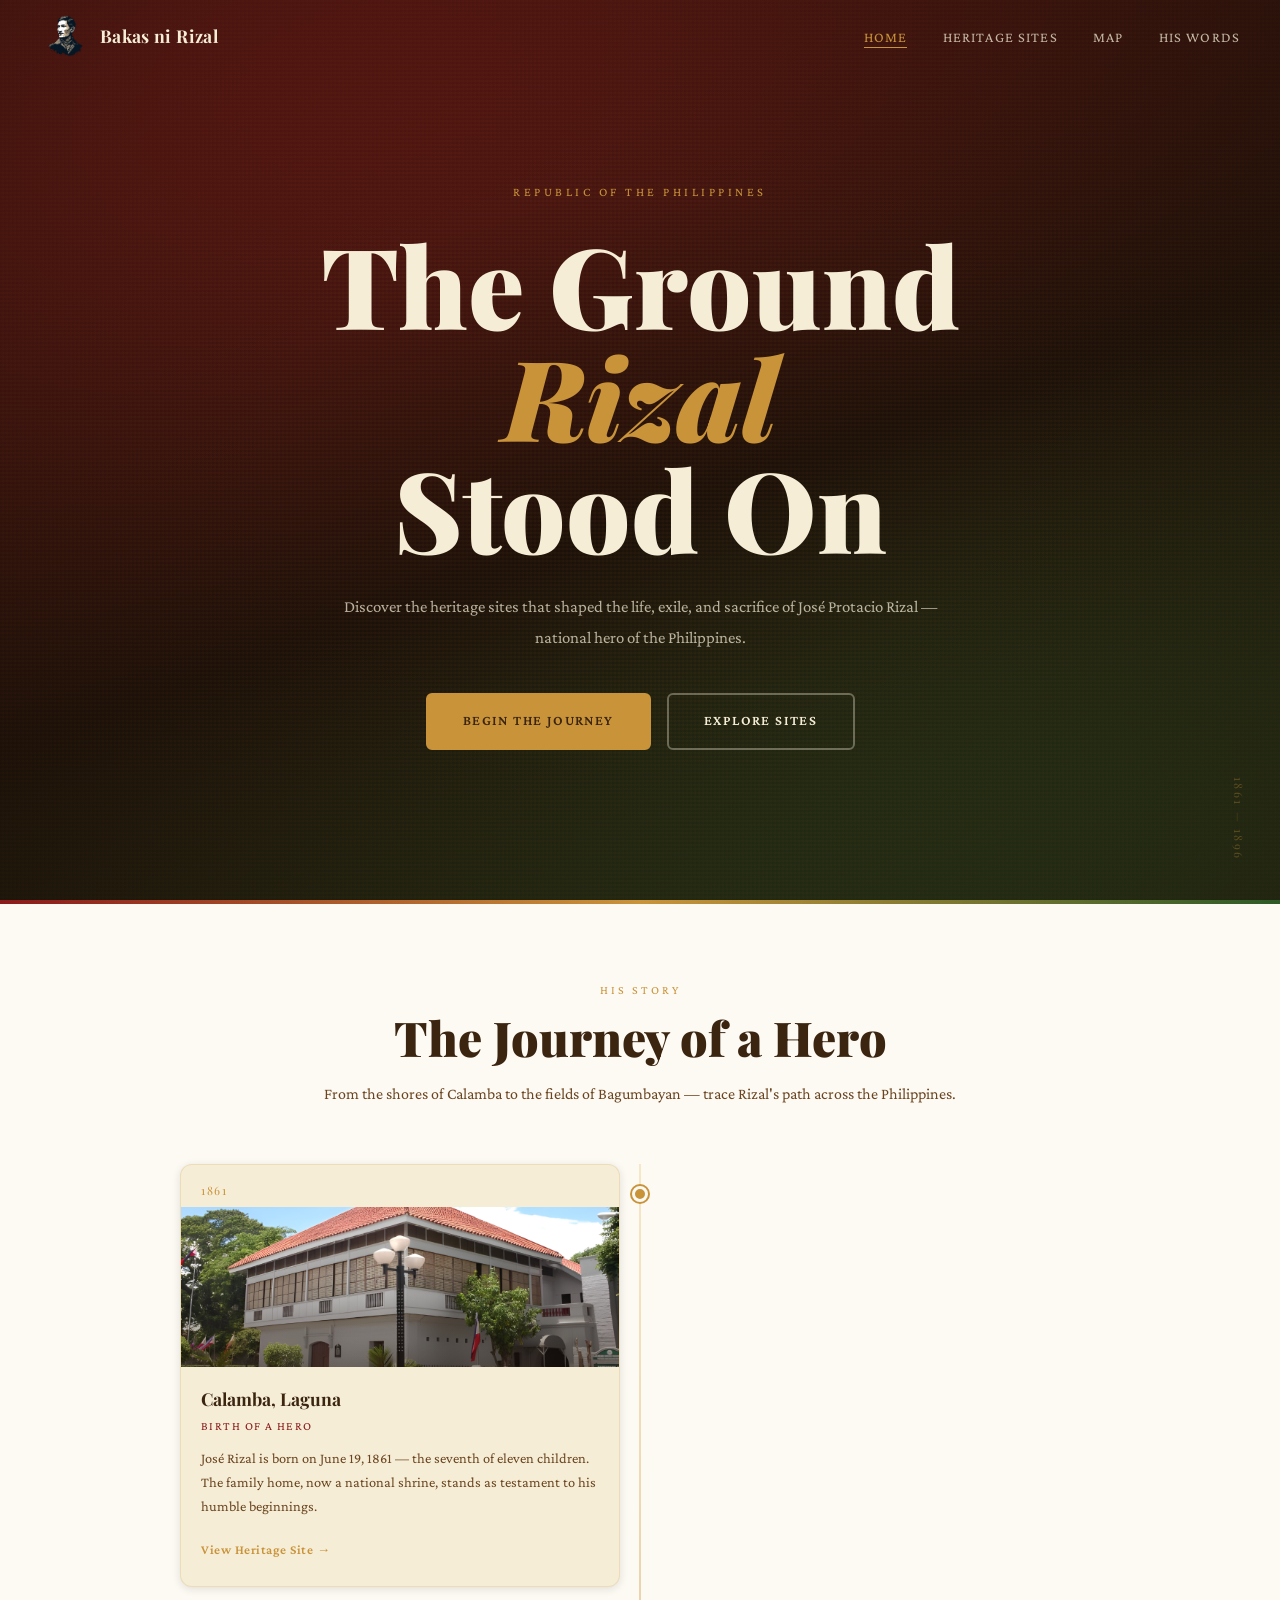
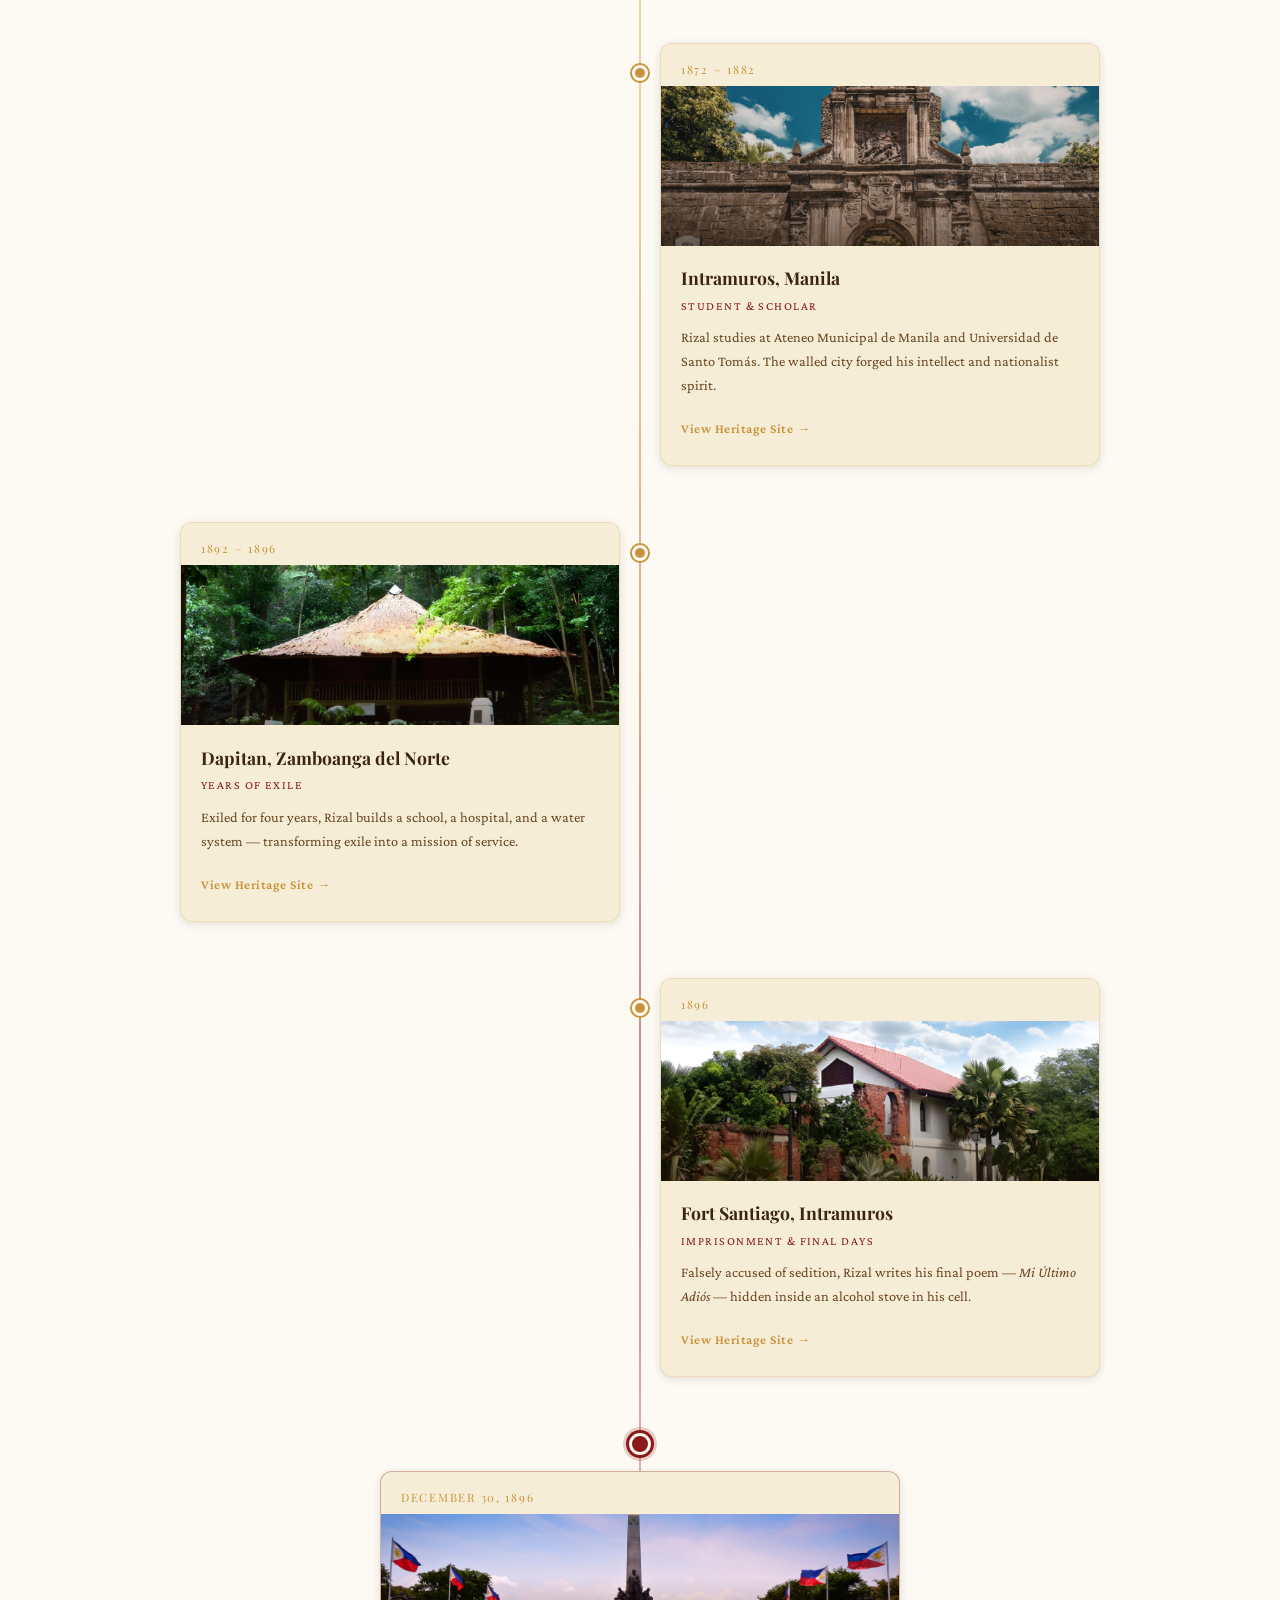
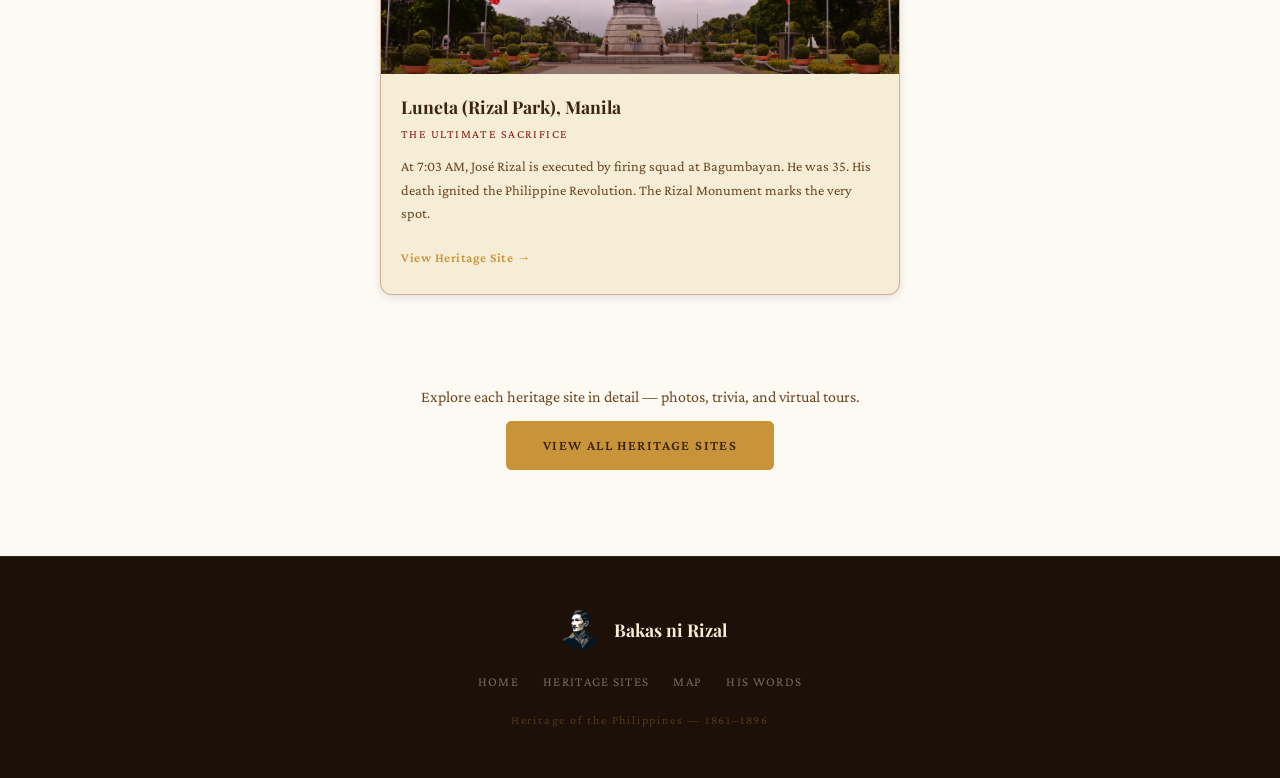
==== index.html @ 09b48f3b "Add files via upload" ====
<!DOCTYPE html>
<html lang="en">
<head>
<meta charset="UTF-8">
<meta name="viewport" content="width=device-width, initial-scale=1.0">
<title>Bakas ni Rizal — Home</title>
<link rel="icon" type="image/png" href="logo.png">
<link rel="preconnect" href="https://fonts.googleapis.com">
<link href="https://fonts.googleapis.com/css2?family=Playfair+Display:ital,wght@0,400;0,700;0,900;1,400;1,700&family=Crimson+Pro:ital,wght@0,300;0,400;0,600;1,300;1,400&family=EB+Garamond:ital,wght@0,400;0,500;1,400&display=swap" rel="stylesheet">
<link rel="stylesheet" href="style.css">

<link rel="stylesheet" href="home.css">
</head>
<body>

<nav class="navbar" id="navbar">
  <div class="nav-inner">
    <a href="index.html" class="nav-logo">
      <img src="logo.png" class="logo-ph-img">
      <span class="logo-text">Bakas ni Rizal</span>
    </a>
    <button class="nav-toggle" id="navToggle"><span></span><span></span><span></span></button>
    <ul class="nav-links" id="navLinks">
      <li><a href="index.html">Home</a></li>
      <li><a href="sites.html">Heritage Sites</a></li>
      <li><a href="map.html">Map</a></li>
      <li><a href="quotes.html">His Words</a></li>
    </ul>
  </div>
</nav>

<section class="hero">
  <div class="hero-bg"></div>
  <div class="hero-texture"></div>
  <div class="hero-vignette"></div>
  <div class="hero-content">
    <p class="hero-eyebrow">Republic of the Philippines</p>
    <h1 class="hero-title">
      <span class="hero-line">The Ground</span>
      <span class="hero-accent">Rizal</span>
      <span class="hero-line">Stood On</span>
    </h1>
    <p class="hero-sub">Discover the heritage sites that shaped the life, exile, and sacrifice of José Protacio Rizal — national hero of the Philippines.</p>
    <div class="hero-cta">
      <a href="#timeline" class="btn-primary">Begin the Journey</a>
      <a href="sites.html" class="btn-ghost">Explore Sites</a>
    </div>
  </div>
  <div class="hero-stamp">1861 — 1896</div>
</section>

<!-- TIMELINE -->
<section class="section timeline-section" id="timeline">
  <div class="section-header">
    <p class="section-eyebrow">His Story</p>
    <h2 class="section-title">The Journey of a Hero</h2>
    <p class="section-desc">From the shores of Calamba to the fields of Bagumbayan — trace Rizal's path across the Philippines.</p>
  </div>

  <div class="timeline">

    <div class="t-item reveal">
      <div class="t-card">
        <span class="t-year">1861</span>
        <div class="t-img">
          <img src="calamba.png" alt="Calamba Shrine">
          <div class="t-img-overlay"></div>
        </div>
        <div class="t-body">
          <h3 class="t-place">Calamba, Laguna</h3>
          <p class="t-event">Birth of a Hero</p>
          <p class="t-desc">José Rizal is born on June 19, 1861 — the seventh of eleven children. The family home, now a national shrine, stands as testament to his humble beginnings.</p>
          <a href="sites.html#calamba" class="t-link">View Heritage Site →</a>
        </div>
      </div>
      <div class="t-marker"><div class="marker-dot"></div></div>
      <div class="t-spacer"></div>
    </div>

    <div class="t-item right reveal">
      <div class="t-spacer"></div>
      <div class="t-marker"><div class="marker-dot"></div></div>
      <div class="t-card">
        <span class="t-year">1872 – 1882</span>
        <div class="t-img">
          <img src="intra-home.png" alt="Intramuros">
          <div class="t-img-overlay"></div>
        </div>
        <div class="t-body">
          <h3 class="t-place">Intramuros, Manila</h3>
          <p class="t-event">Student & Scholar</p>
          <p class="t-desc">Rizal studies at Ateneo Municipal de Manila and Universidad de Santo Tomás. The walled city forged his intellect and nationalist spirit.</p>
          <a href="sites.html#intramuros" class="t-link">View Heritage Site →</a>
        </div>
      </div>
    </div>

    <div class="t-item reveal">
      <div class="t-card">
        <span class="t-year">1892 – 1896</span>
        <div class="t-img">
          <img src="dapitan.png" alt="Dapitan">
          <div class="t-img-overlay"></div>
        </div>
        <div class="t-body">
          <h3 class="t-place">Dapitan, Zamboanga del Norte</h3>
          <p class="t-event">Years of Exile</p>
          <p class="t-desc">Exiled for four years, Rizal builds a school, a hospital, and a water system — transforming exile into a mission of service.</p>
          <a href="sites.html#dapitan" class="t-link">View Heritage Site →</a>
        </div>
      </div>
      <div class="t-marker"><div class="marker-dot"></div></div>
      <div class="t-spacer"></div>
    </div>

    <div class="t-item right reveal">
      <div class="t-spacer"></div>
      <div class="t-marker"><div class="marker-dot"></div></div>
      <div class="t-card">
        <span class="t-year">1896</span>
        <div class="t-img">
          <img src="fort-santiago.png" alt="Fort Santiago">
          <div class="t-img-overlay"></div>
        </div>
        <div class="t-body">
          <h3 class="t-place">Fort Santiago, Intramuros</h3>
          <p class="t-event">Imprisonment & Final Days</p>
          <p class="t-desc">Falsely accused of sedition, Rizal writes his final poem — <em>Mi Último Adiós</em> — hidden inside an alcohol stove in his cell.</p>
          <a href="sites.html#fortsantiago" class="t-link">View Heritage Site →</a>
        </div>
      </div>
    </div>

    <div class="t-item center reveal" style="flex-direction:column;align-items:center;display:flex;padding-left:0;">
      <div class="t-marker" style="margin-bottom:1rem;"><div class="marker-dot final"></div></div>
      <div class="t-card" style="max-width:520px;width:100%;border-color:rgba(139,26,26,0.3);">
        <span class="t-year">December 30, 1896</span>
        <div class="t-img">
          <img src="luneta.png" alt="Rizal Monument">
          <div class="t-img-overlay"></div>
        </div>
        <div class="t-body">
          <h3 class="t-place">Luneta (Rizal Park), Manila</h3>
          <p class="t-event">The Ultimate Sacrifice</p>
          <p class="t-desc">At 7:03 AM, José Rizal is executed by firing squad at Bagumbayan. He was 35. His death ignited the Philippine Revolution. The Rizal Monument marks the very spot.</p>
          <a href="sites.html#luneta" class="t-link">View Heritage Site →</a>
        </div>
      </div>
    </div>

  </div>

  <div class="sites-cta">
    <p>Explore each heritage site in detail — photos, trivia, and virtual tours.</p>
    <a href="sites.html" class="btn-primary">View All Heritage Sites</a>
  </div>
</section>

<footer class="footer">
  <div class="footer-inner">
    <div class="footer-brand">
      <img src="logo.png" class="logo-ph-img">
      <span class="footer-title">Bakas ni Rizal</span>
    </div>
    <nav class="footer-nav">
      <a href="index.html">Home</a>
      <a href="sites.html">Heritage Sites</a>
      <a href="map.html">Map</a>
      <a href="quotes.html">His Words</a>
    </nav>
    <p class="footer-credits">Heritage of the Philippines &mdash; 1861–1896</p>
  </div>
</footer>

<script src="nav.js"></script>
</body>
</html>
---- style.css ----
:root {
  --red:        #8B1A1A;
  --red-dark:   #5C0F0F;
  --red-light:  #C94040;
  --gold:       #C9933A;
  --gold-light: #E8B96A;
  --gold-pale:  #F0D49A;
  --green:      #2D5A27;
  --green-light:#4A8A42;
  --cream:      #F5EDD6;
  --cream-dark: #E8DABB;
  --brown:      #3B2510;
  --brown-mid:  #6B4520;
  --brown-light:#9A7A50;
  --ink:        #1C1008;
  --white:      #FDFAF4;

  --font-display: 'Playfair Display', Georgia, serif;
  --font-body:    'Crimson Pro', Georgia, serif;
  --font-accent:  'EB Garamond', Georgia, serif;

  --radius-sm: 6px;
  --radius-md: 12px;
  --radius-lg: 20px;

  --shadow-sm: 0 2px 8px rgba(28,16,8,0.12);
  --shadow-md: 0 6px 24px rgba(28,16,8,0.18);
  --shadow-lg: 0 16px 48px rgba(28,16,8,0.24);

  --transition: 0.35s cubic-bezier(0.4,0,0.2,1);
}

*, *::before, *::after { box-sizing: border-box; margin: 0; padding: 0; }
html { scroll-behavior: smooth; }
body {
  font-family: var(--font-body);
  background: var(--cream);
  color: var(--brown);
  font-size: 18px;
  line-height: 1.7;
  overflow-x: hidden;
}
img { max-width: 100%; display: block; }
a { text-decoration: none; color: inherit; }
ul { list-style: none; }

.navbar {
  position: fixed;
  top: 0; left: 0; right: 0;
  z-index: 1000;
  padding: 0 2rem;
  background: transparent;
  transition: background var(--transition), box-shadow var(--transition);
}
.navbar.scrolled {
  background: rgba(28,16,8,0.97);
  box-shadow: 0 2px 20px rgba(0,0,0,0.3);
}
.navbar.solid {
  background: rgba(28,16,8,0.97);
}
.nav-inner {
  max-width: 1200px;
  margin: 0 auto;
  display: flex;
  align-items: center;
  justify-content: space-between;
  height: 72px;
}
.nav-logo {
  display: flex;
  align-items: center;
  gap: 10px;
}
.logo-ph-img {
  width: 50px;
  height: 50px;
  border-radius: 4px;
  object-fit: cover;
  object-position: center top;
  flex-shrink: 0;
}
.logo-text {
  font-family: var(--font-display);
  font-weight: 700;
  font-size: 1.1rem;
  color: var(--cream);
  letter-spacing: 0.02em;
}
.nav-links {
  display: flex;
  gap: 2.2rem;
  align-items: center;
}
.nav-links a {
  font-family: var(--font-body);
  font-size: 0.9rem;
  letter-spacing: 0.08em;
  text-transform: uppercase;
  color: rgba(245,237,214,0.75);
  transition: color var(--transition);
  position: relative;
}
.nav-links a::after {
  content: '';
  position: absolute;
  bottom: -3px; left: 0; right: 0;
  height: 1px;
  background: var(--gold);
  transform: scaleX(0);
  transition: transform var(--transition);
}
.nav-links a:hover, .nav-links a.active { color: var(--gold); }
.nav-links a:hover::after, .nav-links a.active::after { transform: scaleX(1); }
.nav-toggle {
  display: none;
  flex-direction: column;
  gap: 5px;
  background: none;
  border: none;
  cursor: pointer;
  padding: 4px;
}
.nav-toggle span {
  display: block;
  width: 24px; height: 2px;
  background: var(--cream);
  border-radius: 2px;
  transition: var(--transition);
}

.page-hero {
  background: var(--ink);
  padding: 9rem 1.5rem 4rem;
  text-align: center;
  position: relative;
  overflow: hidden;
}
.page-hero::before {
  content: '';
  position: absolute;
  inset: 0;
  background: linear-gradient(160deg, rgba(139,26,26,0.6) 0%, rgba(28,16,8,0.9) 60%, rgba(45,90,39,0.5) 100%);
}
.page-hero-content { position: relative; z-index: 2; }
.page-eyebrow {
  font-size: 0.75rem;
  letter-spacing: 0.25em;
  text-transform: uppercase;
  color: var(--gold);
  margin-bottom: 0.75rem;
}
.page-title {
  font-family: var(--font-display);
  font-size: clamp(2.2rem, 6vw, 4rem);
  font-weight: 900;
  color: var(--cream);
  line-height: 1.1;
  margin-bottom: 1rem;
}
.page-subtitle {
  font-size: 1.05rem;
  color: rgba(245,237,214,0.65);
  max-width: 580px;
  margin: 0 auto;
}


.section { padding: 5rem 1.5rem; }
.section-header {
  text-align: center;
  max-width: 680px;
  margin: 0 auto 3.5rem;
}
.section-eyebrow {
  font-size: 0.75rem;
  letter-spacing: 0.25em;
  text-transform: uppercase;
  color: var(--gold);
  margin-bottom: 0.6rem;
}
.section-title {
  font-family: var(--font-display);
  font-size: clamp(1.9rem, 4vw, 3rem);
  font-weight: 900;
  color: var(--brown);
  line-height: 1.15;
  margin-bottom: 0.9rem;
}
.section-desc {
  color: var(--brown-mid);
  font-size: 1rem;
  line-height: 1.75;
}

.footer {
  background: var(--ink);
  padding: 3rem 1.5rem;
  text-align: center;
  border-top: 1px solid rgba(201,147,58,0.15);
}
.footer-inner {
  max-width: 500px;
  margin: 0 auto;
  display: flex;
  flex-direction: column;
  align-items: center;
  gap: 1rem;
}
.footer-brand { display: flex; align-items: center; gap: 10px; }
.footer-title {
  font-family: var(--font-display);
  font-size: 1.1rem;
  font-weight: 700;
  color: var(--cream);
}
.footer-nav {
  display: flex;
  gap: 1.5rem;
  flex-wrap: wrap;
  justify-content: center;
}
.footer-nav a {
  font-size: 0.82rem;
  letter-spacing: 0.1em;
  text-transform: uppercase;
  color: rgba(245,237,214,0.4);
  transition: color var(--transition);
}
.footer-nav a:hover { color: var(--gold); }
.footer-credits {
  font-size: 0.75rem;
  letter-spacing: 0.15em;
  color: rgba(201,147,58,0.3);
}

@keyframes fadeUp {
  from { opacity: 0; transform: translateY(20px); }
  to   { opacity: 1; transform: translateY(0); }
}
@keyframes fadeIn {
  from { opacity: 0; }
  to   { opacity: 1; }
}
@keyframes scrollPulse {
  0%,100% { transform: scaleY(1); opacity: 0.6; }
  50%     { transform: scaleY(0.7); opacity: 0.3; }
}

.reveal {
  opacity: 0;
  transform: translateY(24px);
  transition: opacity 0.6s ease, transform 0.6s ease;
}
.reveal.visible { opacity: 1; transform: translateY(0); }

@media (max-width: 768px) {
  .nav-links {
    display: none;
    flex-direction: column;
    position: absolute;
    top: 72px; left: 0; right: 0;
    background: rgba(28,16,8,0.98);
    padding: 1.5rem;
    gap: 1.5rem;
    text-align: center;
  }
  .nav-links.open { display: flex; }
  .nav-toggle { display: flex; }
  .section { padding: 3.5rem 1rem; }
  .page-hero { padding: 8rem 1rem 3rem; }
}
---- home.css ----
.hero {
  position: relative;
  min-height: 100vh;
  display: flex;
  align-items: center;
  justify-content: center;
  overflow: hidden;
  background: var(--ink);
}
.hero-bg {
  position: absolute; inset: 0;
  background: linear-gradient(160deg, rgba(139,26,26,0.85) 0%, rgba(28,16,8,0.95) 55%, rgba(45,90,39,0.7) 100%);
}
.hero-texture {
  position: absolute; inset: 0;
  background-image:
    repeating-linear-gradient(0deg, transparent, transparent 2px, rgba(201,147,58,0.03) 2px, rgba(201,147,58,0.03) 4px),
    repeating-linear-gradient(90deg, transparent, transparent 2px, rgba(201,147,58,0.02) 2px, rgba(201,147,58,0.02) 4px);
}
.hero-vignette {
  position: absolute; inset: 0;
  background: radial-gradient(ellipse at center, transparent 40%, rgba(28,16,8,0.6) 100%);
}
.hero-content {
  position: relative; z-index: 2;
  text-align: center;
  padding: 6rem 1.5rem 4rem;
  max-width: 800px;
}
.hero-eyebrow {
  font-size: 0.78rem;
  letter-spacing: 0.28em;
  text-transform: uppercase;
  color: var(--gold);
  margin-bottom: 1.5rem;
  opacity: 0;
  animation: fadeUp 0.8s 0.2s forwards;
}
.hero-title {
  font-family: var(--font-display);
  font-weight: 900;
  font-size: clamp(3rem, 9vw, 7rem);
  line-height: 1.0;
  color: var(--cream);
  margin-bottom: 1.8rem;
}
.hero-line { display: block; opacity: 0; animation: fadeUp 0.8s forwards; }
.hero-line:nth-child(1) { animation-delay: 0.4s; }
.hero-line:nth-child(3) { animation-delay: 0.8s; }
.hero-accent {
  display: block;
  color: var(--gold);
  font-style: italic;
  opacity: 0;
  animation: fadeUp 0.8s 0.6s forwards;
}
.hero-sub {
  font-size: 1.05rem;
  color: rgba(245,237,214,0.72);
  max-width: 620px;
  margin: 0 auto 2.5rem;
  line-height: 1.8;
  opacity: 0;
  animation: fadeUp 0.8s 1s forwards;
}
.hero-cta {
  display: flex; gap: 1rem;
  justify-content: center; flex-wrap: wrap;
  opacity: 0;
  animation: fadeUp 0.8s 1.2s forwards;
}
.btn-primary {
  background: var(--gold); color: var(--brown);
  font-family: var(--font-body); font-weight: 600;
  font-size: 0.88rem; letter-spacing: 0.1em; text-transform: uppercase;
  padding: 0.9rem 2.2rem; border-radius: var(--radius-sm);
  border: 2px solid var(--gold);
  transition: var(--transition);
}
.btn-primary:hover { background: var(--gold-light); border-color: var(--gold-light); transform: translateY(-2px); box-shadow: 0 8px 24px rgba(201,147,58,0.35); }
.btn-ghost {
  background: transparent; color: var(--cream);
  font-family: var(--font-body); font-weight: 600;
  font-size: 0.88rem; letter-spacing: 0.1em; text-transform: uppercase;
  padding: 0.9rem 2.2rem; border-radius: var(--radius-sm);
  border: 2px solid rgba(245,237,214,0.35);
  transition: var(--transition);
}
.btn-ghost:hover { border-color: var(--cream); background: rgba(245,237,214,0.08); }
.hero-scroll {
  position: absolute; bottom: 2.5rem; left: 50%;
  transform: translateX(-50%);
  display: flex; flex-direction: column; align-items: center; gap: 8px;
  z-index: 2; opacity: 0;
  animation: fadeIn 1s 2s forwards;
}
.hero-scroll span { font-size: 0.68rem; letter-spacing: 0.22em; text-transform: uppercase; color: rgba(245,237,214,0.35); }
.scroll-line { width: 1px; height: 50px; background: linear-gradient(to bottom, rgba(201,147,58,0.6), transparent); animation: scrollPulse 2s ease-in-out infinite; }
.hero-stamp {
  position: absolute; right: 2rem; bottom: 2.5rem;
  font-family: var(--font-display); font-size: 0.72rem;
  letter-spacing: 0.2em; color: rgba(201,147,58,0.35);
  writing-mode: vertical-rl; z-index: 2;
}

.timeline-section {
  background: var(--white);
  position: relative;
}
.timeline-section::before {
  content: '';
  position: absolute; top: 0; left: 0; right: 0;
  height: 4px;
  background: linear-gradient(90deg, var(--red), var(--gold), var(--green));
}
.timeline {
  max-width: 920px;
  margin: 0 auto;
  position: relative;
}
.timeline::before {
  content: '';
  position: absolute;
  left: 50%; top: 0; bottom: 0;
  width: 1px;
  background: linear-gradient(to bottom, var(--gold-pale), var(--gold), var(--red), var(--gold-pale));
  transform: translateX(-50%);
}
.t-item {
  display: grid;
  grid-template-columns: 1fr 40px 1fr;
  gap: 0;
  margin-bottom: 3.5rem;
  align-items: start;
}
.t-item .t-card { grid-column: 1; }
.t-item.right .t-card { grid-column: 3; }
.t-item.right .t-spacer { grid-column: 1; }
.t-spacer { grid-column: 3; }
.t-item.right .t-marker { grid-column: 2; }
.t-marker {
  grid-column: 2;
  display: flex;
  justify-content: center;
  padding-top: 1.4rem;
  position: relative;
  z-index: 2;
}
.marker-dot {
  width: 16px; height: 16px;
  border-radius: 50%;
  background: var(--gold);
  border: 3px solid var(--white);
  box-shadow: 0 0 0 2px var(--gold);
  flex-shrink: 0;
}
.marker-dot.final {
  width: 22px; height: 22px;
  background: var(--red);
  box-shadow: 0 0 0 3px var(--red), 0 0 0 6px rgba(139,26,26,0.2);
}
.t-item.center { grid-template-columns: 1fr; justify-items: center; }
.t-item.center .t-card { grid-column: 1; max-width: 520px; width: 100%; }
.t-item.center .t-marker { position: relative; margin-bottom: 1rem; justify-content: center; display: flex; grid-column: unset; padding-top: 0; }

.t-card {
  background: var(--cream);
  border-radius: var(--radius-md);
  overflow: hidden;
  box-shadow: var(--shadow-sm);
  border: 1px solid rgba(201,147,58,0.18);
  transition: box-shadow var(--transition), transform var(--transition);
}
.t-card:hover { box-shadow: var(--shadow-md); transform: translateY(-3px); }
.t-year {
  display: block;
  font-family: var(--font-display);
  font-size: 0.72rem; letter-spacing: 0.15em; text-transform: uppercase;
  color: var(--gold); padding: 1rem 1.25rem 0.4rem;
}
.t-img {
  height: 160px; overflow: hidden; position: relative;
}
.t-img img { width: 100%; height: 100%; object-fit: cover; transition: transform 0.5s; }
.t-card:hover .t-img img { transform: scale(1.05); }
.t-img-overlay { position: absolute; inset: 0; background: linear-gradient(to top, rgba(28,16,8,0.5) 0%, transparent 60%); }
.t-body { padding: 1.1rem 1.25rem 1.4rem; }
.t-place { font-family: var(--font-display); font-size: 1.1rem; font-weight: 700; color: var(--brown); margin-bottom: 0.15rem; }
.t-event { font-size: 0.75rem; letter-spacing: 0.12em; text-transform: uppercase; color: var(--red); margin-bottom: 0.65rem; }
.t-desc { font-size: 0.9rem; color: var(--brown-mid); line-height: 1.65; margin-bottom: 0.9rem; }
.t-link { font-size: 0.82rem; color: var(--gold); font-weight: 600; letter-spacing: 0.04em; transition: color var(--transition); }
.t-link:hover { color: var(--red); }

.sites-cta {
  text-align: center;
  padding: 2rem 0 1rem;
}
.sites-cta p { color: var(--brown-mid); font-size: 1rem; margin-bottom: 1.25rem; }

@media (max-width: 768px) {
  .timeline::before { left: 18px; }
  .t-item { display: block; padding-left: 44px; position: relative; margin-bottom: 2.5rem; }
  .t-marker { position: absolute; left: 10px; top: 0; padding-top: 0; }
  .t-spacer { display: none; }
  .t-item.center { padding-left: 44px; }
  .t-item.center .t-marker { left: 10px; top: 0; }
  .hero-stamp { display: none; }
}
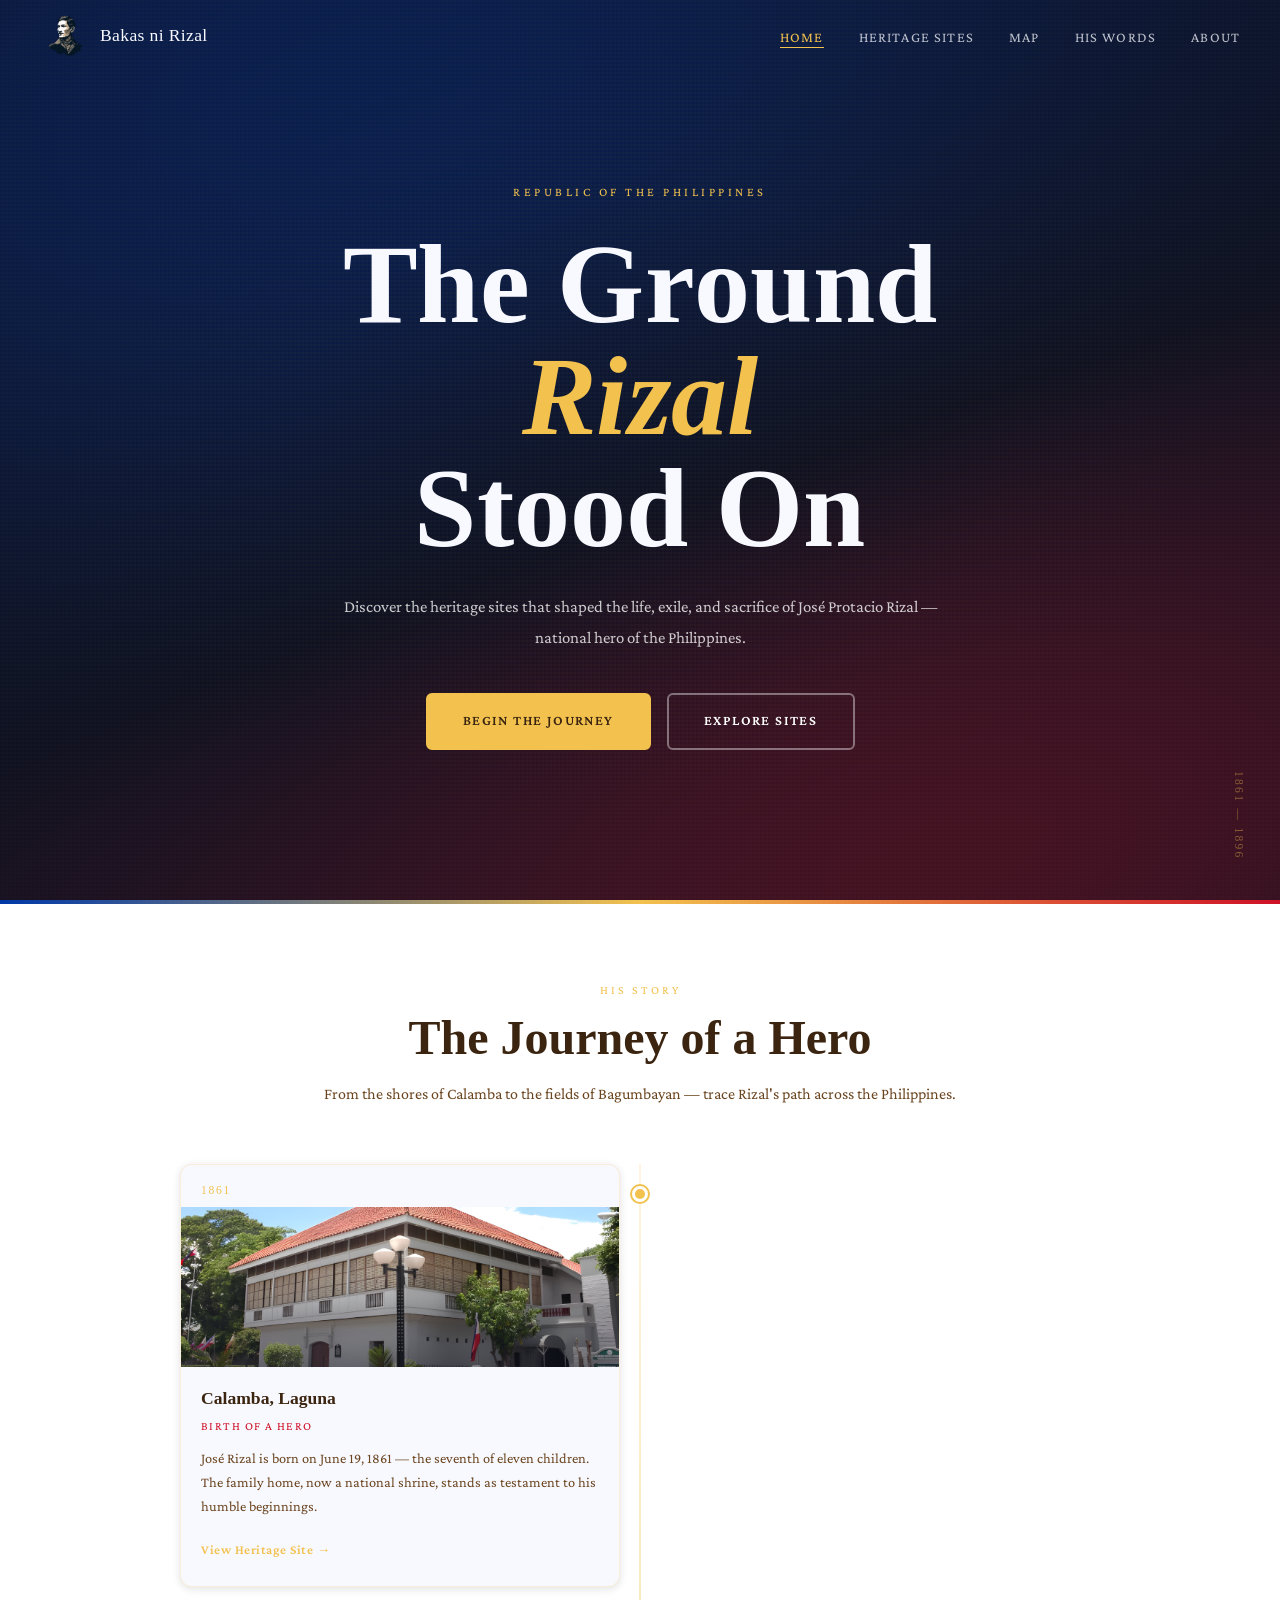
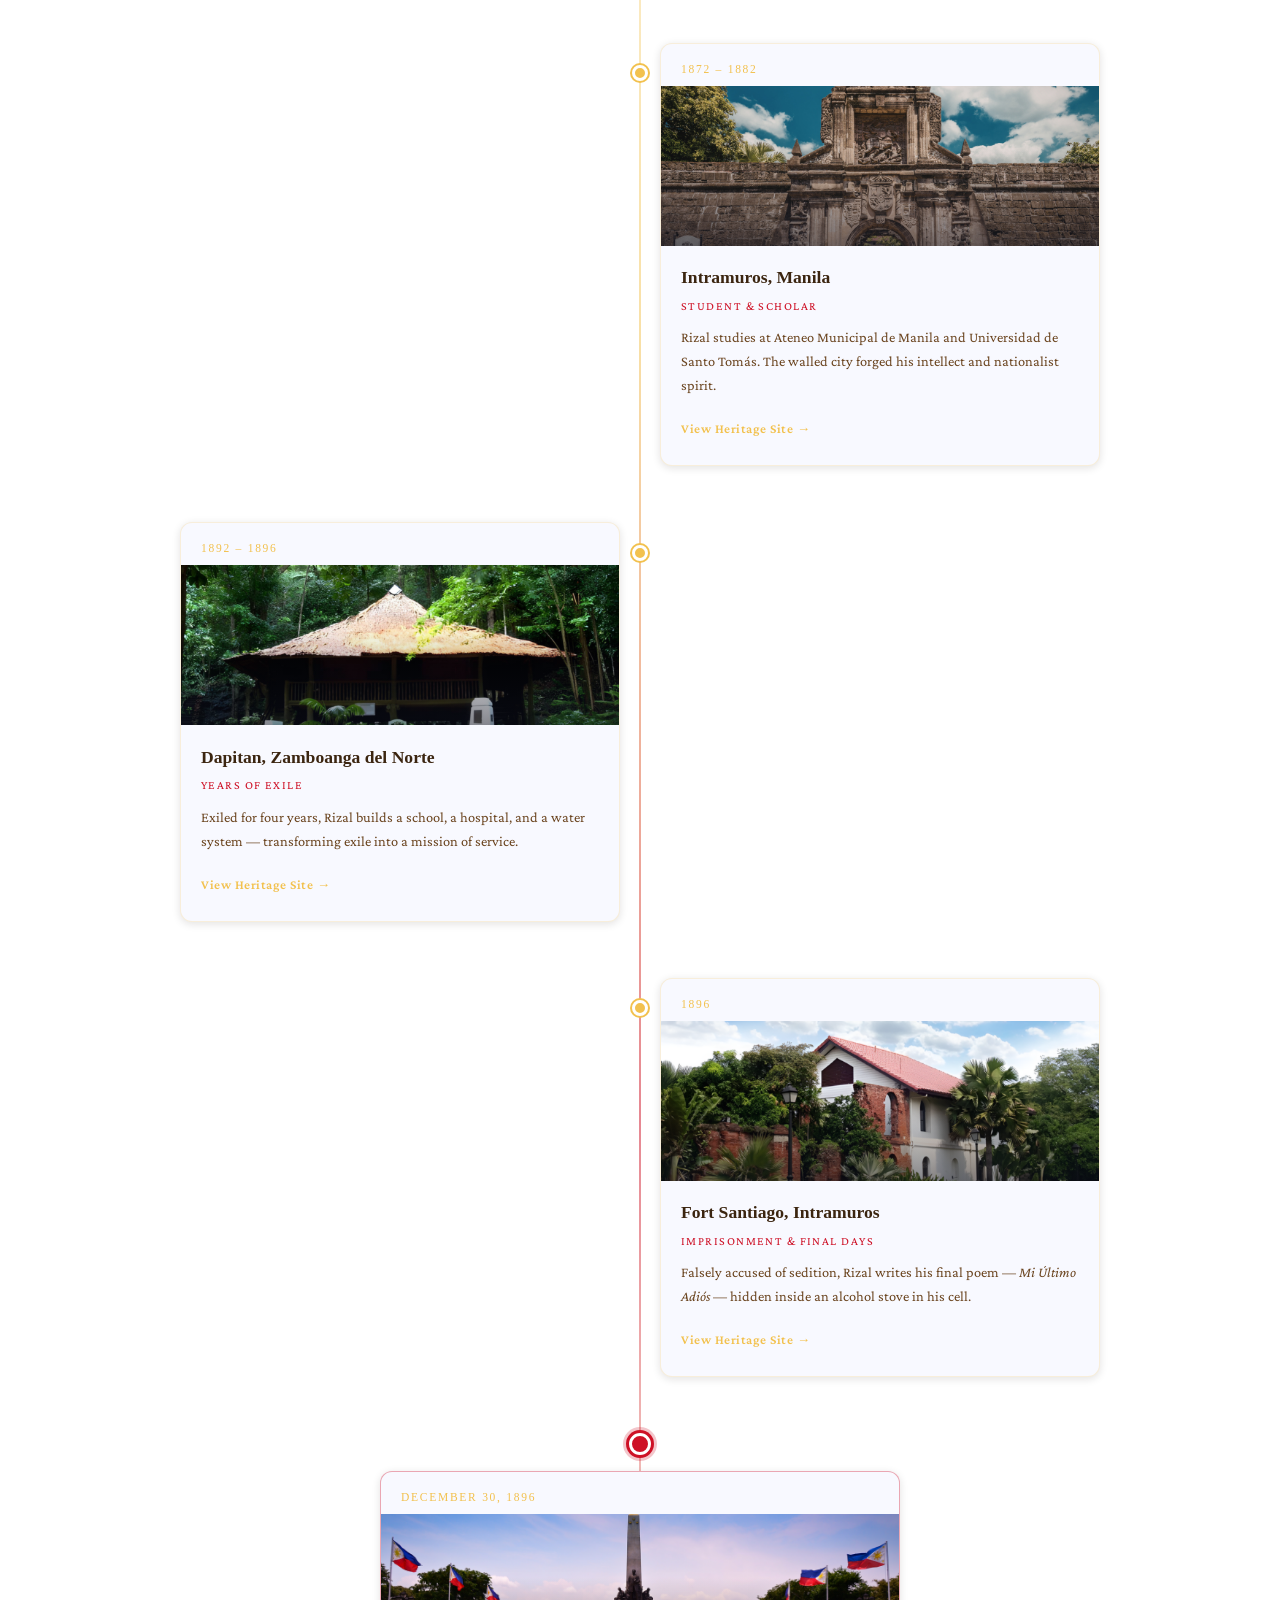
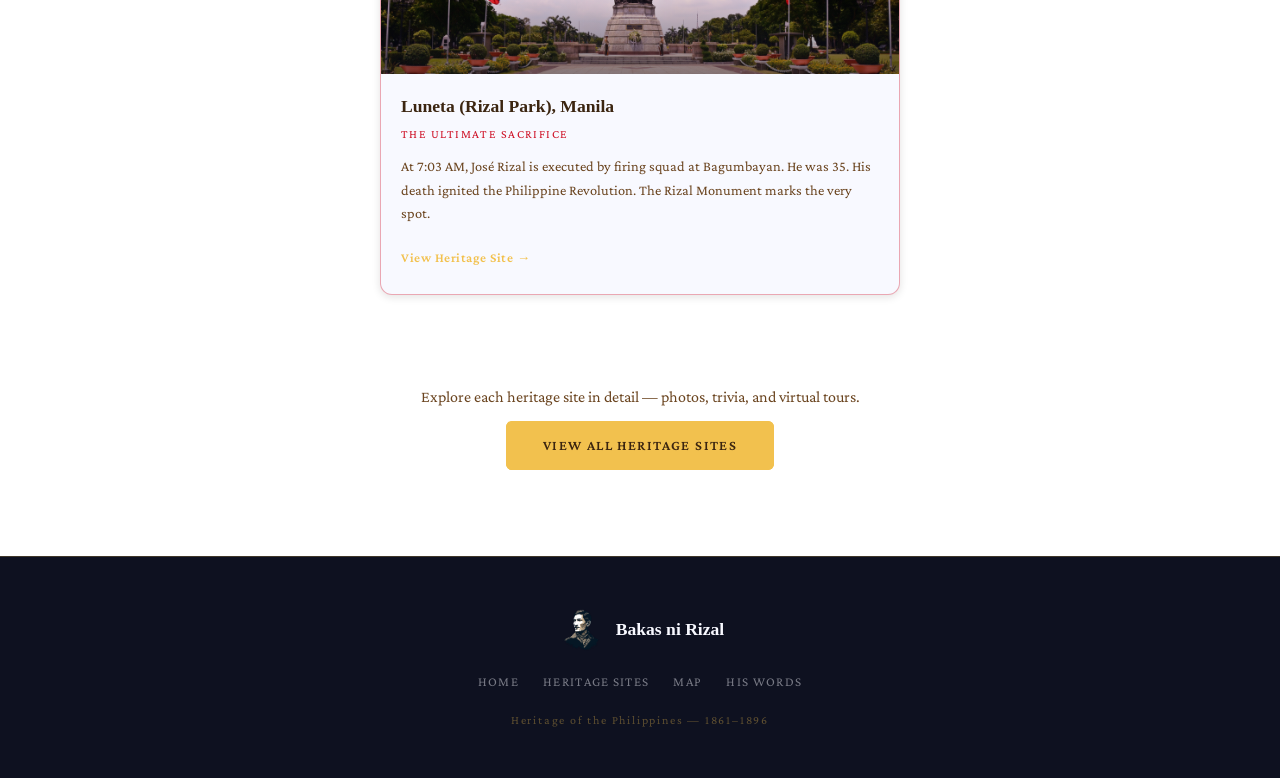
==== commit 83b710f2: "Add files via upload" ====
--- a/index.html
+++ b/index.html
@@ -6,7 +6,7 @@
 <title>Bakas ni Rizal — Home</title>
 <link rel="icon" type="image/png" href="logo.png">
 <link rel="preconnect" href="https://fonts.googleapis.com">
-<link href="https://fonts.googleapis.com/css2?family=Playfair+Display:ital,wght@0,400;0,700;0,900;1,400;1,700&family=Crimson+Pro:ital,wght@0,300;0,400;0,600;1,300;1,400&family=EB+Garamond:ital,wght@0,400;0,500;1,400&display=swap" rel="stylesheet">
+<link href="https://fonts.googleapis.com/css2?family=Faculty+Glyphic:wght@400&family=Crimson+Pro:ital,wght@0,300;0,400;0,600;1,300;1,400&family=EB+Garamond:ital,wght@0,400;0,500;1,400&display=swap" rel="stylesheet">
 <link rel="stylesheet" href="style.css">
 
 <link rel="stylesheet" href="home.css">
@@ -25,6 +25,7 @@
       <li><a href="sites.html">Heritage Sites</a></li>
       <li><a href="map.html">Map</a></li>
       <li><a href="quotes.html">His Words</a></li>
+      <li><a href="about.html">About</a></li>
     </ul>
   </div>
 </nav>
@@ -133,7 +134,7 @@
 
     <div class="t-item center reveal" style="flex-direction:column;align-items:center;display:flex;padding-left:0;">
       <div class="t-marker" style="margin-bottom:1rem;"><div class="marker-dot final"></div></div>
-      <div class="t-card" style="max-width:520px;width:100%;border-color:rgba(139,26,26,0.3);">
+      <div class="t-card" style="max-width:520px;width:100%;border-color:rgba(206,17,38,0.35);">
         <span class="t-year">December 30, 1896</span>
         <div class="t-img">
           <img src="luneta.png" alt="Rizal Monument">
@@ -173,5 +174,6 @@
 </footer>
 
 <script src="nav.js"></script>
+<script src="hero-title-animation.js"></script>
 </body>
 </html>
--- a/style.css
+++ b/style.css
@@ -1,21 +1,23 @@
 :root {
-  --red:        #8B1A1A;
-  --red-dark:   #5C0F0F;
-  --red-light:  #C94040;
-  --gold:       #C9933A;
-  --gold-light: #E8B96A;
-  --gold-pale:  #F0D49A;
-  --green:      #2D5A27;
-  --green-light:#4A8A42;
-  --cream:      #F5EDD6;
-  --cream-dark: #E8DABB;
+  --red:        #CE1126;
+  --red-dark:   #930C1A;
+  --red-light:  #E24758;
+  --gold:       #F2C14E;
+  --gold-light: #F7D47B;
+  --gold-pale:  #FCECC4;
+  --blue:       #0038A8;
+  --blue-light: #2D63C8;
+  --green:      #0038A8;
+  --green-light:#2D63C8;
+  --cream:      #F8F9FF;
+  --cream-dark: #E6EBFA;
   --brown:      #3B2510;
   --brown-mid:  #6B4520;
   --brown-light:#9A7A50;
-  --ink:        #1C1008;
-  --white:      #FDFAF4;
-
-  --font-display: 'Playfair Display', Georgia, serif;
+  --ink:        #0E1120;
+  --white:      #FFFFFF;
+
+  --font-display: 'Cormorant Garamond', Georgia, serif;
   --font-body:    'Crimson Pro', Georgia, serif;
   --font-accent:  'EB Garamond', Georgia, serif;
 
@@ -53,11 +55,11 @@
   transition: background var(--transition), box-shadow var(--transition);
 }
 .navbar.scrolled {
-  background: rgba(28,16,8,0.97);
+  background: rgba(14,17,32,0.97);
   box-shadow: 0 2px 20px rgba(0,0,0,0.3);
 }
 .navbar.solid {
-  background: rgba(28,16,8,0.97);
+  background: rgba(14,17,32,0.97);
 }
 .nav-inner {
   max-width: 1200px;
@@ -82,7 +84,7 @@
 }
 .logo-text {
   font-family: var(--font-display);
-  font-weight: 700;
+  font-weight: 470;
   font-size: 1.1rem;
   color: var(--cream);
   letter-spacing: 0.02em;
@@ -97,7 +99,7 @@
   font-size: 0.9rem;
   letter-spacing: 0.08em;
   text-transform: uppercase;
-  color: rgba(245,237,214,0.75);
+  color: rgba(248,249,255,0.75);
   transition: color var(--transition);
   position: relative;
 }
@@ -140,7 +142,7 @@
   content: '';
   position: absolute;
   inset: 0;
-  background: linear-gradient(160deg, rgba(139,26,26,0.6) 0%, rgba(28,16,8,0.9) 60%, rgba(45,90,39,0.5) 100%);
+  background: linear-gradient(155deg, rgba(0,56,168,0.44) 0%, rgba(14,17,32,0.88) 58%, rgba(206,17,38,0.38) 100%);
 }
 .page-hero-content { position: relative; z-index: 2; }
 .page-eyebrow {
@@ -160,7 +162,7 @@
 }
 .page-subtitle {
   font-size: 1.05rem;
-  color: rgba(245,237,214,0.65);
+  color: rgba(248,249,255,0.72);
   max-width: 580px;
   margin: 0 auto;
 }
@@ -197,7 +199,7 @@
   background: var(--ink);
   padding: 3rem 1.5rem;
   text-align: center;
-  border-top: 1px solid rgba(201,147,58,0.15);
+  border-top: 1px solid rgba(242,193,78,0.22);
 }
 .footer-inner {
   max-width: 500px;
@@ -224,14 +226,14 @@
   font-size: 0.82rem;
   letter-spacing: 0.1em;
   text-transform: uppercase;
-  color: rgba(245,237,214,0.4);
+  color: rgba(248,249,255,0.45);
   transition: color var(--transition);
 }
 .footer-nav a:hover { color: var(--gold); }
 .footer-credits {
   font-size: 0.75rem;
   letter-spacing: 0.15em;
-  color: rgba(201,147,58,0.3);
+  color: rgba(242,193,78,0.35);
 }
 
 @keyframes fadeUp {
@@ -260,7 +262,7 @@
     flex-direction: column;
     position: absolute;
     top: 72px; left: 0; right: 0;
-    background: rgba(28,16,8,0.98);
+    background: rgba(14,17,32,0.98);
     padding: 1.5rem;
     gap: 1.5rem;
     text-align: center;
--- a/home.css
+++ b/home.css
@@ -10,17 +10,17 @@
 }
 .hero-bg {
   position: absolute; inset: 0;
-  background: linear-gradient(160deg, rgba(139,26,26,0.85) 0%, rgba(28,16,8,0.95) 55%, rgba(45,90,39,0.7) 100%);
+  background: linear-gradient(160deg, rgba(0,56,168,0.62) 0%, rgba(14,17,32,0.92) 55%, rgba(206,17,38,0.54) 100%);
 }
 .hero-texture {
   position: absolute; inset: 0;
   background-image:
-    repeating-linear-gradient(0deg, transparent, transparent 2px, rgba(201,147,58,0.03) 2px, rgba(201,147,58,0.03) 4px),
-    repeating-linear-gradient(90deg, transparent, transparent 2px, rgba(201,147,58,0.02) 2px, rgba(201,147,58,0.02) 4px);
+    repeating-linear-gradient(0deg, transparent, transparent 2px, rgba(242,193,78,0.022) 2px, rgba(242,193,78,0.022) 4px),
+    repeating-linear-gradient(90deg, transparent, transparent 2px, rgba(255,255,255,0.012) 2px, rgba(255,255,255,0.012) 4px);
 }
 .hero-vignette {
   position: absolute; inset: 0;
-  background: radial-gradient(ellipse at center, transparent 40%, rgba(28,16,8,0.6) 100%);
+  background: radial-gradient(ellipse at center, transparent 40%, rgba(14,17,32,0.6) 100%);
 }
 .hero-content {
   position: relative; z-index: 2;
@@ -57,7 +57,7 @@
 }
 .hero-sub {
   font-size: 1.05rem;
-  color: rgba(245,237,214,0.72);
+  color: rgba(255,255,255,0.78);
   max-width: 620px;
   margin: 0 auto 2.5rem;
   line-height: 1.8;
@@ -80,14 +80,14 @@
 }
 .btn-primary:hover { background: var(--gold-light); border-color: var(--gold-light); transform: translateY(-2px); box-shadow: 0 8px 24px rgba(201,147,58,0.35); }
 .btn-ghost {
-  background: transparent; color: var(--cream);
+  background: transparent; color: var(--white);
   font-family: var(--font-body); font-weight: 600;
   font-size: 0.88rem; letter-spacing: 0.1em; text-transform: uppercase;
   padding: 0.9rem 2.2rem; border-radius: var(--radius-sm);
-  border: 2px solid rgba(245,237,214,0.35);
+  border: 2px solid rgba(255,255,255,0.4);
   transition: var(--transition);
 }
-.btn-ghost:hover { border-color: var(--cream); background: rgba(245,237,214,0.08); }
+.btn-ghost:hover { border-color: var(--white); background: rgba(255,255,255,0.08); }
 .hero-scroll {
   position: absolute; bottom: 2.5rem; left: 50%;
   transform: translateX(-50%);
@@ -96,11 +96,12 @@
   animation: fadeIn 1s 2s forwards;
 }
 .hero-scroll span { font-size: 0.68rem; letter-spacing: 0.22em; text-transform: uppercase; color: rgba(245,237,214,0.35); }
-.scroll-line { width: 1px; height: 50px; background: linear-gradient(to bottom, rgba(201,147,58,0.6), transparent); animation: scrollPulse 2s ease-in-out infinite; }
+.hero-scroll span { font-size: 0.68rem; letter-spacing: 0.22em; text-transform: uppercase; color: rgba(255,255,255,0.45); }
+.scroll-line { width: 1px; height: 50px; background: linear-gradient(to bottom, rgba(255,255,255,0.65), rgba(242,193,78,0.12)); animation: scrollPulse 2s ease-in-out infinite; }
 .hero-stamp {
   position: absolute; right: 2rem; bottom: 2.5rem;
   font-family: var(--font-display); font-size: 0.72rem;
-  letter-spacing: 0.2em; color: rgba(201,147,58,0.35);
+  letter-spacing: 0.2em; color: rgba(242,193,78,0.42);
   writing-mode: vertical-rl; z-index: 2;
 }
 
@@ -112,7 +113,7 @@
   content: '';
   position: absolute; top: 0; left: 0; right: 0;
   height: 4px;
-  background: linear-gradient(90deg, var(--red), var(--gold), var(--green));
+  background: linear-gradient(90deg, var(--blue), var(--gold), var(--red));
 }
 .timeline {
   max-width: 920px;
@@ -158,7 +159,7 @@
 .marker-dot.final {
   width: 22px; height: 22px;
   background: var(--red);
-  box-shadow: 0 0 0 3px var(--red), 0 0 0 6px rgba(139,26,26,0.2);
+  box-shadow: 0 0 0 3px var(--red), 0 0 0 6px rgba(206,17,38,0.24);
 }
 .t-item.center { grid-template-columns: 1fr; justify-items: center; }
 .t-item.center .t-card { grid-column: 1; max-width: 520px; width: 100%; }
@@ -169,7 +170,7 @@
   border-radius: var(--radius-md);
   overflow: hidden;
   box-shadow: var(--shadow-sm);
-  border: 1px solid rgba(201,147,58,0.18);
+  border: 1px solid rgba(242,193,78,0.2);
   transition: box-shadow var(--transition), transform var(--transition);
 }
 .t-card:hover { box-shadow: var(--shadow-md); transform: translateY(-3px); }
@@ -184,7 +185,7 @@
 }
 .t-img img { width: 100%; height: 100%; object-fit: cover; transition: transform 0.5s; }
 .t-card:hover .t-img img { transform: scale(1.05); }
-.t-img-overlay { position: absolute; inset: 0; background: linear-gradient(to top, rgba(28,16,8,0.5) 0%, transparent 60%); }
+.t-img-overlay { position: absolute; inset: 0; background: linear-gradient(to top, rgba(14,17,32,0.5) 0%, transparent 60%); }
 .t-body { padding: 1.1rem 1.25rem 1.4rem; }
 .t-place { font-family: var(--font-display); font-size: 1.1rem; font-weight: 700; color: var(--brown); margin-bottom: 0.15rem; }
 .t-event { font-size: 0.75rem; letter-spacing: 0.12em; text-transform: uppercase; color: var(--red); margin-bottom: 0.65rem; }
